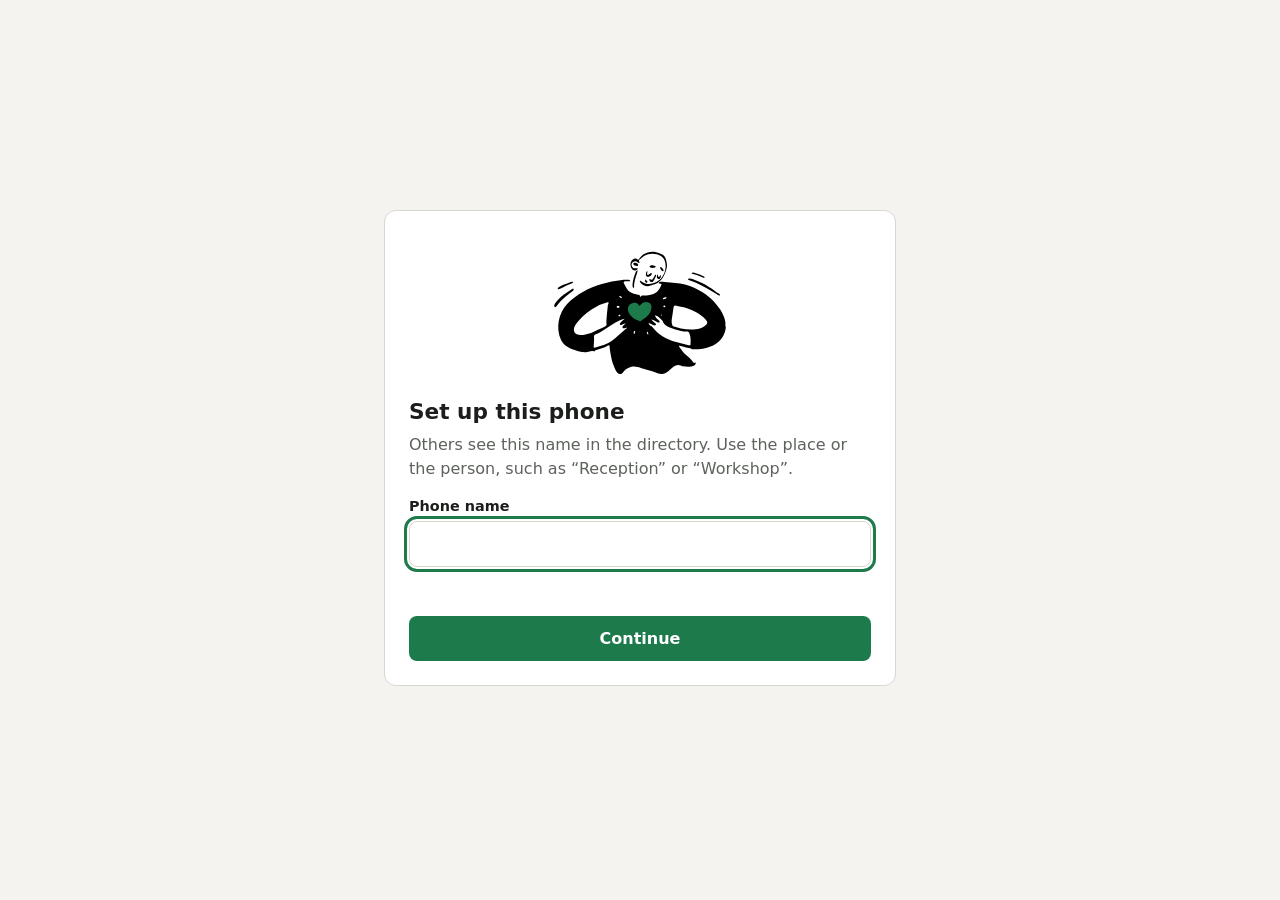
==== web/index.html @ 6f1f4cd2 "LAN Call 2.0: production phone system with administration, supervision and multi-customer hosting Re" ====
<!DOCTYPE html>
<html lang="en">
<head>
  <meta charset="utf-8">
  <meta name="viewport" content="width=device-width, initial-scale=1, viewport-fit=cover">
  <meta name="color-scheme" content="light dark">
  <meta name="theme-color" content="#f4f3ef" media="(prefers-color-scheme: light)">
  <meta name="theme-color" content="#121412" media="(prefers-color-scheme: dark)">
  <meta name="mobile-web-app-capable" content="yes">
  <meta name="apple-mobile-web-app-capable" content="yes">
  <title>LAN Call</title>
  <link rel="manifest" href="manifest.webmanifest">
  <link rel="icon" href="icon.svg" type="image/svg+xml">
  <link rel="apple-touch-icon" href="icon.svg">
  <link rel="stylesheet" href="style.css">
  <script src="app.js" defer></script>
</head>
<body>
  <svg class="sprite" aria-hidden="true" focusable="false">
    <symbol id="i-phone" viewBox="0 0 24 24"><path d="M6.6 3h3l1.5 4.5-2 1.5a12 12 0 0 0 5.9 5.9l1.5-2 4.5 1.5v3a2 2 0 0 1-2.2 2A17 17 0 0 1 4.6 5.200A2 2 0 0 1 6.6 3z"/></symbol>
    <symbol id="i-hangup" viewBox="0 0 24 24"><path d="M3 14.500c0-1 .4-2 1.200-2.600a12.500 12.500 0 0 1 15.600 0c.8.6 1.200 1.600 1.200 2.600v1.200a1 1 0 0 1-1.300 1l-3.200-1a1 1 0 0 1-.7-1v-1.900a9 9 0 0 0-7.600 0v1.900a1 1 0 0 1-.7 1l-3.200 1a1 1 0 0 1-1.300-1z"/></symbol>
    <symbol id="i-mic" viewBox="0 0 24 24"><path d="M12 3a3 3 0 0 0-3 3v6a3 3 0 0 0 6 0V6a3 3 0 0 0-3-3zM6 11v1a6 6 0 0 0 12 0v-1M12 18v3M9 21h6" fill="none" stroke="currentColor" stroke-width="1.800" stroke-linecap="round" stroke-linejoin="round"/></symbol>
    <symbol id="i-mic-off" viewBox="0 0 24 24"><path d="M9 9v3a3 3 0 0 0 4.700 2.500M15 11V6a3 3 0 0 0-5.700-1.300M6 11v1a6 6 0 0 0 9.600 4.800M18 11v1c0 .7-.1 1.400-.4 2M12 18v3M9 21h6M4 4l16 16" fill="none" stroke="currentColor" stroke-width="1.800" stroke-linecap="round" stroke-linejoin="round"/></symbol>
    <symbol id="i-pause" viewBox="0 0 24 24"><path d="M8 5v14M16 5v14" fill="none" stroke="currentColor" stroke-width="2.400" stroke-linecap="round"/></symbol>
    <symbol id="i-gear" viewBox="0 0 24 24"><g fill="none" stroke="currentColor" stroke-width="1.8" stroke-linecap="round" stroke-linejoin="round"><circle cx="12" cy="12" r="3"/><path d="M19.4 15a1.65 1.65 0 0 0 .33 1.82l.06.06a2 2 0 0 1 0 2.83 2 2 0 0 1-2.83 0l-.06-.06a1.65 1.65 0 0 0-1.82-.33 1.65 1.65 0 0 0-1 1.51V21a2 2 0 0 1-2 2 2 2 0 0 1-2-2v-.09A1.65 1.65 0 0 0 9 19.4a1.65 1.65 0 0 0-1.82.33l-.06.06a2 2 0 0 1-2.83 0 2 2 0 0 1 0-2.83l.06-.06a1.65 1.65 0 0 0 .33-1.82 1.65 1.65 0 0 0-1.51-1H3a2 2 0 0 1-2-2 2 2 0 0 1 2-2h.09A1.65 1.65 0 0 0 4.6 9a1.65 1.65 0 0 0-.33-1.82l-.06-.06a2 2 0 0 1 0-2.83 2 2 0 0 1 2.83 0l.06.06a1.65 1.65 0 0 0 1.82.33H9a1.65 1.65 0 0 0 1-1.51V3a2 2 0 0 1 2-2 2 2 0 0 1 2 2v.09a1.65 1.65 0 0 0 1 1.51 1.65 1.65 0 0 0 1.82-.33l.06-.06a2 2 0 0 1 2.83 0 2 2 0 0 1 0 2.83l-.06.06a1.65 1.65 0 0 0-.33 1.82V9a1.65 1.65 0 0 0 1.51 1H21a2 2 0 0 1 2 2 2 2 0 0 1-2 2h-.09a1.65 1.65 0 0 0-1.51 1z"/></g></symbol>
    <symbol id="i-back" viewBox="0 0 24 24"><path d="M9 5H20a1 1 0 0 1 1 1v12a1 1 0 0 1-1 1H9l-6-7zM12 9.500l5 5M17 9.500l-5 5" fill="none" stroke="currentColor" stroke-width="1.800" stroke-linecap="round" stroke-linejoin="round"/></symbol>
    <symbol id="i-in" viewBox="0 0 24 24"><path d="M17 7L7 17M7 9v8h8" fill="none" stroke="currentColor" stroke-width="2" stroke-linecap="round" stroke-linejoin="round"/></symbol>
    <symbol id="i-out" viewBox="0 0 24 24"><path d="M7 17L17 7M9 7h8v8" fill="none" stroke="currentColor" stroke-width="2" stroke-linecap="round" stroke-linejoin="round"/></symbol>
    <symbol id="i-missed" viewBox="0 0 24 24"><path d="M5 7l7 7 7-7M5 7v5M5 7h5" fill="none" stroke="currentColor" stroke-width="2" stroke-linecap="round" stroke-linejoin="round"/></symbol>
    <symbol id="i-transfer" viewBox="0 0 24 24"><path d="M4 8h14M14 4l4 4-4 4M20 16H6M10 12l-4 4 4 4" fill="none" stroke="currentColor" stroke-width="2" stroke-linecap="round" stroke-linejoin="round"/></symbol>
  </svg>

  <!-- First run: name this phone -->
  <section id="view-onboarding" class="view onboarding" hidden>
    <form id="onboarding-form" class="card" autocomplete="off">
      <img class="doodle" src="doodle-loving.svg" alt="" width="208" height="156">
      <h1 id="onboarding-title">Set up this phone</h1>
      <p class="muted">Others see this name in the directory. Use the place or the person, such as “Reception” or “Workshop”.</p>
      <label for="onboarding-name">Phone name</label>
      <input id="onboarding-name" name="name" type="text" maxlength="32" required autocapitalize="words" enterkeyhint="done">
      <div id="onboarding-pin-row" hidden>
        <label for="onboarding-pin">Access code</label>
        <input id="onboarding-pin" name="pin" type="password" inputmode="numeric" maxlength="64" autocomplete="off" aria-describedby="onboarding-error">
      </div>
      <p id="onboarding-error" class="field-error" role="alert"></p>
      <button type="submit" class="btn primary wide">Continue</button>
    </form>
  </section>

  <!-- Everyday view -->
  <div id="view-main" class="view" hidden>
    <header class="bar">
      <div class="identity">
        <span id="conn-dot" class="dot" data-state="connecting" aria-hidden="true"></span>
        <div>
          <div id="my-name" class="my-name">&nbsp;</div>
          <div class="muted small"><span id="conn-text">Connecting…</span><span id="my-ext-wrap" hidden> · Extension <strong id="my-ext" class="num"></strong></span></div>
        </div>
      </div>
      <div class="bar-actions">
        <label class="switch" title="Send callers straight to missed calls">
          <input id="dnd" type="checkbox" role="switch">
          <span class="long">Do not disturb</span><abbr class="short" title="Do not disturb">DND</abbr>
        </label>
        <button id="open-settings" type="button" class="icon-btn" aria-label="Settings">
          <svg aria-hidden="true"><use href="#i-gear"/></svg>
        </button>
      </div>
    </header>

    <div id="banner" class="banner" role="status" hidden>
      <span id="banner-text"></span>
      <button id="banner-action" type="button" class="btn small" hidden></button>
    </div>

    <main>
      <div class="tabs" role="tablist" focusgroup="tablist nomemory" aria-label="Phone">
        <button type="button" role="tab" id="tab-directory" aria-selected="true" focusgroupstart>Directory</button>
        <button type="button" role="tab" id="tab-keypad" aria-selected="false" tabindex="-1">Keypad</button>
        <button type="button" role="tab" id="tab-recents" aria-selected="false" tabindex="-1">Recents <span id="missed-badge" class="badge" hidden></span></button>
        <button type="button" role="tab" id="tab-calls" aria-selected="false" tabindex="-1" hidden>Live <span id="calls-badge" class="badge calm" hidden></span></button>
      </div>

      <section id="panel-directory" role="tabpanel" aria-labelledby="tab-directory">
        <div class="panel-body">
          <label class="visually-hidden" for="search">Search the directory</label>
          <input id="search" type="search" placeholder="Search name or extension" autocomplete="off">
          <ul id="directory" class="list"></ul>
          <div id="directory-empty" class="empty" hidden><img class="doodle" src="doodle-chilling.svg" alt="" width="176" height="132"><p id="directory-empty-text"></p></div>
        </div>
      </section>

      <section id="panel-keypad" role="tabpanel" aria-labelledby="tab-keypad" hidden>
        <form id="dial-form" class="panel-body keypad-panel" autocomplete="off">
          <label class="visually-hidden" for="dial-input">Extension to call</label>
          <input id="dial-input" class="dial-display num" type="text" inputmode="numeric" pattern="[0-9]*" maxlength="6" placeholder="Extension" enterkeyhint="go">
          <p id="dial-match" class="muted dial-match">&nbsp;</p>
          <div class="keys">
            <button type="button" class="key" data-key="1">1</button>
            <button type="button" class="key" data-key="2">2</button>
            <button type="button" class="key" data-key="3">3</button>
            <button type="button" class="key" data-key="4">4</button>
            <button type="button" class="key" data-key="5">5</button>
            <button type="button" class="key" data-key="6">6</button>
            <button type="button" class="key" data-key="7">7</button>
            <button type="button" class="key" data-key="8">8</button>
            <button type="button" class="key" data-key="9">9</button>
            <button type="button" class="key quiet" data-key="back" aria-label="Delete last digit"><svg aria-hidden="true"><use href="#i-back"/></svg></button>
            <button type="button" class="key" data-key="0">0</button>
            <button type="submit" class="key call" aria-label="Call"><svg aria-hidden="true"><use href="#i-phone"/></svg></button>
          </div>
        </form>
      </section>

      <section id="panel-recents" role="tabpanel" aria-labelledby="tab-recents" hidden>
        <div class="panel-body">
          <ul id="recents" class="list"></ul>
          <div id="recents-empty" class="empty"><img class="doodle" src="doodle-coffee.svg" alt="" width="176" height="132"><p>No calls yet.</p></div>
          <button id="clear-recents" type="button" class="btn small quiet-btn" hidden>Clear history</button>
        </div>
      </section>

      <section id="panel-calls" role="tabpanel" aria-labelledby="tab-calls" hidden>
        <div class="panel-body">
          <p class="muted small">Calls in progress. Monitor one to listen, whisper to one person, or join.</p>
          <ul id="live-calls" class="list"></ul>
          <div id="live-calls-empty" class="empty"><img class="doodle" src="doodle-meditating.svg" alt="" width="176" height="132"><p>No calls in progress.</p></div>
        </div>
      </section>
    </main>
  </div>

  <!-- Supervisor: listening to someone else's call -->
  <section id="view-sup" class="view call-view" hidden aria-labelledby="sup-title">
    <div class="call-top">
      <p id="sup-title" class="muted">Monitoring the call between</p>
      <h1 id="sup-names"></h1>
      <p id="sup-status" class="call-status" role="status" aria-live="off"></p>
      <p id="sup-mode" class="sup-mode" role="status" aria-live="polite"></p>
      <p id="sup-nomic" class="muted small" hidden>No microphone: you can listen but not speak.</p>
    </div>
    <div class="call-actions">
      <div class="sup-modes">
        <button id="sup-listen" type="button" class="btn" aria-pressed="true">Listen only</button>
        <button id="sup-whisper-a" type="button" class="btn" aria-pressed="false">Whisper</button>
        <button id="sup-whisper-b" type="button" class="btn" aria-pressed="false">Whisper</button>
        <button id="sup-barge" type="button" class="btn" aria-pressed="false">Barge in</button>
      </div>
      <button id="sup-stop" type="button" class="btn danger-btn">Stop monitoring</button>
    </div>
  </section>

  <!-- Call in progress: a full view, deliberately not dismissable -->
  <section id="view-call" class="view call-view" hidden aria-labelledby="call-name">
    <div class="call-top">
      <div id="call-avatar" class="avatar big" aria-hidden="true"></div>
      <h1 id="call-name"></h1>
      <p id="call-ext" class="muted num"></p>
      <p id="call-status" class="call-status" role="status" aria-live="polite"></p>
      <p id="call-quality" class="muted small" hidden></p>
      <p id="call-sup" class="sup-notice" role="status" aria-live="polite" hidden></p>
    </div>
    <div class="call-actions">
      <div id="call-incoming" class="row" hidden>
        <button id="btn-decline" type="button" class="round danger"><svg aria-hidden="true"><use href="#i-hangup"/></svg><span>Decline</span></button>
        <button id="btn-accept" type="button" class="round accept"><svg aria-hidden="true"><use href="#i-phone"/></svg><span>Answer</span></button>
      </div>
      <div id="call-live" class="row four" hidden>
        <button id="btn-mute" type="button" class="round neutral" aria-pressed="false"><svg aria-hidden="true"><use id="mute-icon" href="#i-mic"/></svg><span>Mute</span></button>
        <button id="btn-hold" type="button" class="round neutral" aria-pressed="false"><svg aria-hidden="true"><use href="#i-pause"/></svg><span>Hold</span></button>
        <button id="btn-transfer" type="button" class="round neutral"><svg aria-hidden="true"><use href="#i-transfer"/></svg><span>Transfer</span></button>
        <button id="btn-hangup" type="button" class="round danger"><svg aria-hidden="true"><use href="#i-hangup"/></svg><span>End</span></button>
      </div>
      <div id="call-done" class="row" hidden>
        <button id="btn-done" type="button" class="btn">Close</button>
      </div>
    </div>
  </section>

  <dialog id="settings" aria-labelledby="settings-title" closedby="any">
    <form id="settings-form" method="dialog" autocomplete="off">
      <h1 id="settings-title">Settings</h1>

      <label for="set-name">Phone name</label>
      <input id="set-name" type="text" maxlength="32" required autofocus>

      <label for="set-ext">Extension</label>
      <input id="set-ext" class="num" type="text" inputmode="numeric" pattern="[1-9][0-9]{1,5}" maxlength="6" required aria-describedby="set-ext-hint settings-error">
      <p id="set-ext-hint" class="muted small">2 to 6 digits. Others dial this number to reach you.</p>

      <label for="set-mic">Microphone</label>
      <select id="set-mic"></select>
      <div class="mic-test">
        <button id="mic-test" type="button" class="btn small">Test microphone</button>
        <meter id="mic-level" min="0" max="1" value="0" aria-label="Microphone level"></meter>
      </div>

      <div id="set-speaker-row">
        <label for="set-speaker">Speaker</label>
        <select id="set-speaker"></select>
      </div>

      <label for="set-volume">Ring volume</label>
      <div class="volume-row">
        <input id="set-volume" type="range" min="0" max="1" step="0.05">
        <button id="ring-test" type="button" class="btn small">Test ring</button>
      </div>

      <label class="check"><input id="set-awake" type="checkbox"> Keep the screen on (for a desk or wall phone)</label>

      <div id="notify-row" class="notify-row">
        <span id="notify-text" class="muted small"></span>
        <button id="notify-enable" type="button" class="btn small" hidden>Turn on notifications</button>
      </div>

      <p id="settings-error" class="field-error" role="alert"></p>
      <div class="dialog-actions">
        <button type="button" id="settings-cancel" class="btn">Cancel</button>
        <button type="submit" id="settings-save" class="btn primary" value="save">Save</button>
      </div>
      <p class="muted small about"><span id="about"></span> · <a href="/setup">Phone setup help</a></p>
    </form>
  </dialog>

  <dialog id="transfer" aria-labelledby="transfer-title" closedby="any">
    <form id="transfer-form" method="dialog" autocomplete="off">
      <h1 id="transfer-title">Transfer this call</h1>
      <p class="muted small">You leave the call and the other person rings the extension you choose.</p>
      <label for="transfer-ext">Extension</label>
      <input id="transfer-ext" class="num" type="text" inputmode="numeric" maxlength="6" list="transfer-list" required autofocus>
      <datalist id="transfer-list"></datalist>
      <div class="dialog-actions">
        <button type="button" id="transfer-cancel" class="btn">Cancel</button>
        <button type="submit" class="btn primary">Transfer</button>
      </div>
    </form>
  </dialog>

  <div id="toasts" class="toasts" role="status" aria-live="polite"></div>
  <audio id="remote-audio" autoplay playsinline></audio>
  <audio id="sup-audio" autoplay playsinline></audio>
  <audio id="sup-audio-a" autoplay playsinline></audio>
  <audio id="sup-audio-b" autoplay playsinline></audio>
</body>
</html>
---- web/style.css ----
/* LAN Call. No external assets: this must work on a network with no internet. */

:root {
  color-scheme: light dark;

  --bg: #f4f3ef;
  --surface: #ffffff;
  --sunken: #eceae4;
  --line: #d9d6cd;
  --ink: #1b1e1b;
  --muted: #5d625c;
  --accent: #1c7a4b;
  --accent-ink: #ffffff;
  --danger: #b93a2b;
  --danger-ink: #ffffff;
  --warn-bg: #fdf0c8;
  --warn-ink: #4d3b00;
  --busy: #b06a00;

  --radius: 12px;
  accent-color: var(--accent);
  font-family: system-ui, -apple-system, "Segoe UI", Roboto, sans-serif;
  line-height: 1.45;
}

/* Top-level media query rather than nesting or light-dark(): older phones on the LAN must get dark mode too. */
@media (prefers-color-scheme: dark) {
  :root {
    --bg: #121412;
    --surface: #1b1e1b;
    --sunken: #232723;
    --line: #343a34;
    --ink: #ecefea;
    --muted: #a3aaa1;
    --accent: #4cc38a;
    --accent-ink: #06200f;
    --danger: #f0705f;
    --danger-ink: #2a0703;
    --warn-bg: #3d3210;
    --warn-ink: #f6e3a1;
    --busy: #e5a23c;
  }
}

* { box-sizing: border-box; }

html, body { height: 100%; }

body {
  margin: 0;
  background: var(--bg);
  color: var(--ink);
  -webkit-tap-highlight-color: transparent;
}

h1 { font-size: 1.35rem; line-height: 1.2; margin: 0; }
p { margin: 0; }
a { color: var(--accent); }

.sprite { position: absolute; width: 0; height: 0; overflow: hidden; }
svg { width: 1.4em; height: 1.4em; fill: currentColor; flex: none; }

.muted { color: var(--muted); }
.small { font-size: .875rem; }
.num { font-variant-numeric: tabular-nums; }
.visually-hidden {
  position: absolute; width: 1px; height: 1px; overflow: hidden;
  clip-path: inset(50%); white-space: nowrap;
}

:focus-visible { outline: 3px solid var(--accent); outline-offset: 2px; }

/* ---------- views ---------- */

.view {
  max-width: 34rem;
  margin: 0 auto;
  min-height: 100%;
  padding: max(.75rem, env(safe-area-inset-top)) max(1rem, env(safe-area-inset-right)) max(1rem, env(safe-area-inset-bottom)) max(1rem, env(safe-area-inset-left));
}
.view[hidden] { display: none; }

/* ---------- controls ---------- */

label { display: block; font-weight: 600; font-size: .9rem; margin: 1rem 0 .3rem; }

input[type="text"], input[type="password"], input[type="search"], select {
  width: 100%;
  font: inherit;
  color: inherit;
  background: var(--surface);
  border: 1px solid var(--line);
  border-radius: 8px;
  padding: .65rem .75rem;
  min-height: 2.75rem;
}

.btn {
  font: inherit;
  font-weight: 600;
  color: var(--ink);
  background: var(--surface);
  border: 1px solid var(--line);
  border-radius: 8px;
  padding: .6rem 1rem;
  min-height: 2.75rem;
  cursor: pointer;
}
.btn:hover { background: var(--sunken); }
.btn.primary { background: var(--accent); color: var(--accent-ink); border-color: transparent; }
.btn.primary:hover { filter: brightness(1.08); }
.btn.small { min-height: 2.25rem; padding: .35rem .75rem; font-size: .875rem; }
.btn.wide { width: 100%; margin-top: 1.25rem; }
.btn:disabled { opacity: .55; cursor: default; }
.quiet-btn { margin-top: 1rem; }

.icon-btn {
  display: grid; place-items: center;
  width: 2.75rem; height: 2.75rem;
  color: var(--ink);
  background: none; border: 0; border-radius: 50%;
  cursor: pointer;
}
.icon-btn:hover { background: var(--sunken); }

.field-error { color: var(--danger); font-size: .9rem; min-height: 1.3rem; margin-top: .5rem; }

/* ---------- onboarding ---------- */

.onboarding { display: grid; align-content: center; }
.onboarding[hidden] { display: none; }
.card {
  background: var(--surface);
  border: 1px solid var(--line);
  border-radius: var(--radius);
  padding: 1.5rem;
}
.card img { display: block; margin-bottom: 1rem; }
.card h1 { margin-bottom: .5rem; }

/* ---------- header ---------- */

.bar {
  display: flex; align-items: center; justify-content: space-between; gap: .75rem;
  padding: .25rem 0 .75rem;
}
.identity { display: flex; align-items: center; gap: .75rem; min-width: 0; }
.my-name { font-weight: 700; font-size: 1.1rem; overflow: hidden; text-overflow: ellipsis; white-space: nowrap; }
.bar-actions { display: flex; align-items: center; gap: .25rem; flex: none; }

.dot { width: .7rem; height: .7rem; border-radius: 50%; background: var(--muted); flex: none; }
.dot[data-state="online"] { background: var(--accent); }
.dot[data-state="dnd"], .dot[data-state="busy"] { background: var(--busy); }
.dot[data-state="offline"] { background: none; border: 2px solid var(--muted); }
.dot[data-state="error"] { background: var(--danger); }

.switch { display: flex; align-items: center; gap: .4rem; margin: 0; font-weight: 500; font-size: .875rem; cursor: pointer; }
.switch input { width: 1.15rem; height: 1.15rem; margin: 0; }
.switch .short { display: none; }

.banner {
  display: flex; align-items: center; justify-content: space-between; gap: .75rem;
  background: var(--warn-bg); color: var(--warn-ink);
  border-radius: 8px; padding: .6rem .75rem; margin-bottom: .75rem;
  font-size: .9rem;
}
.banner[hidden] { display: none; }

/* ---------- tabs ---------- */

.tabs { display: flex; border-bottom: 1px solid var(--line); }
[role="tab"] {
  position: relative;
  flex: 1;
  font: inherit; font-weight: 600;
  color: var(--muted);
  background: none; border: 0;
  padding: .8rem .5rem;
  cursor: pointer;
}
[role="tab"][aria-selected="true"] { color: var(--ink); }
[role="tab"][aria-selected="true"]::after {
  content: ""; position: absolute; inset: auto 0 -1px;
  border-block-end: 3px solid var(--accent);
}
.badge {
  display: inline-block; min-width: 1.3rem; padding: 0 .35rem;
  border-radius: 1rem; background: var(--danger); color: var(--danger-ink);
  font-size: .75rem; line-height: 1.3rem; text-align: center;
}
.badge[hidden] { display: none; }

.panel-body { padding-top: 1rem; }

/* ---------- lists ---------- */

.list { list-style: none; margin: .75rem 0 0; padding: 0; }
.list li {
  display: flex; align-items: center; gap: .75rem;
  padding: .6rem 0;
  border-bottom: 1px solid var(--line);
}
.list li:last-child { border-bottom: 0; }
.who { flex: 1; min-width: 0; }
.who .name { font-weight: 600; overflow: hidden; text-overflow: ellipsis; white-space: nowrap; }
.who .meta { display: flex; align-items: center; gap: .4rem; color: var(--muted); font-size: .875rem; }
.who .meta .dot { width: .55rem; height: .55rem; }
.offline .name, .offline .avatar { opacity: .6; }
.missed .name { color: var(--danger); }
.when { color: var(--muted); font-size: .8rem; text-align: right; flex: none; }
.dir-icon { color: var(--muted); }
.missed .dir-icon { color: var(--danger); }

.avatar {
  display: grid; place-items: center; flex: none;
  width: 2.5rem; height: 2.5rem; border-radius: 50%;
  background: var(--sunken); color: var(--ink);
  font-weight: 700; font-size: .95rem;
}
.avatar.big { width: 6rem; height: 6rem; font-size: 2rem; margin: 0 auto 1rem; }

.call-btn {
  display: grid; place-items: center;
  width: 2.75rem; height: 2.75rem; flex: none;
  border: 0; border-radius: 50%;
  background: var(--accent); color: var(--accent-ink);
  cursor: pointer;
}
.call-btn:hover { filter: brightness(1.08); }

.empty { color: var(--muted); text-align: center; padding: 2.5rem 1rem; }
.empty[hidden] { display: none; }

/* ---------- keypad ---------- */

.keypad-panel { max-width: 19rem; margin: 0 auto; }
.dial-display {
  text-align: center; font-size: 2rem !important; letter-spacing: .08em;
  border: 0 !important; border-bottom: 2px solid var(--line) !important;
  border-radius: 0 !important; background: none !important;
}
.dial-match { text-align: center; min-height: 1.5rem; margin-top: .4rem; }
.keys { display: grid; grid-template-columns: repeat(3, 1fr); gap: .75rem; margin-top: 1rem; justify-items: center; }
.key {
  display: grid; place-items: center;
  width: 4.5rem; height: 4.5rem;
  font: inherit; font-size: 1.6rem; font-variant-numeric: tabular-nums;
  color: var(--ink);
  background: var(--surface);
  border: 1px solid var(--line); border-radius: 50%;
  cursor: pointer;
  touch-action: manipulation;
}
.key:active { background: var(--sunken); }
.key.quiet { background: none; border-color: transparent; color: var(--muted); }
.key.call { background: var(--accent); color: var(--accent-ink); border-color: transparent; }

/* ---------- call view ---------- */

.call-view { display: flex; flex-direction: column; justify-content: space-between; text-align: center; min-height: 100dvh; }
.call-view[hidden] { display: none; }
.call-top { padding-top: 14vh; }
.call-top h1 { font-size: 1.8rem; overflow-wrap: anywhere; }
.call-status { margin-top: 1rem; font-size: 1.15rem; font-variant-numeric: tabular-nums; min-height: 1.7rem; }
.call-actions { padding-bottom: 10vh; }
.row { display: flex; justify-content: center; gap: 2.25rem; }
.row[hidden] { display: none; }

.round {
  display: grid; justify-items: center; gap: .5rem;
  font: inherit; font-size: .875rem; color: var(--ink);
  background: none; border: 0; padding: 0; cursor: pointer;
  touch-action: manipulation;
}
.round svg {
  box-sizing: content-box;
  width: 1.8rem; height: 1.8rem; padding: 1.2rem;
  border-radius: 50%;
  background: var(--sunken); color: var(--ink);
  border: 1px solid var(--line);
}
.round.accept svg { background: var(--accent); color: var(--accent-ink); border-color: transparent; }
.round.danger svg { background: var(--danger); color: var(--danger-ink); border-color: transparent; }
.round[aria-pressed="true"] svg { background: var(--ink); color: var(--bg); }
.round:disabled { opacity: .5; cursor: default; }
.round:focus-visible { outline: none; }
.round:focus-visible svg { outline: 3px solid var(--accent); outline-offset: 3px; }

@keyframes ring {
  0%, 100% { outline-width: 0; outline-offset: 0; }
  60% { outline-width: 2px; outline-offset: 1.2rem; }
}
@media (prefers-reduced-motion: no-preference) {
  .call-view[data-phase="incoming"] .avatar { outline: 0 solid var(--accent); animation: ring 1.6s ease-in-out infinite; }
}

/* ---------- settings dialog ---------- */

dialog {
  width: min(28rem, calc(100vw - 2rem));
  max-height: calc(100dvh - 2rem);
  color: var(--ink);
  background: var(--surface);
  border: 1px solid var(--line);
  border-radius: var(--radius);
  padding: 1.5rem;
}
dialog:modal { overscroll-behavior: contain; }
dialog::backdrop { background: rgb(0 0 0 / .45); overflow: hidden; overscroll-behavior: contain; }
.dialog-actions { display: flex; justify-content: flex-end; gap: .5rem; margin-top: .75rem; }
.mic-test, .volume-row, .notify-row { display: flex; align-items: center; gap: .75rem; margin-top: .5rem; }
.mic-test meter, .volume-row input { flex: 1; min-width: 0; }
.notify-row { justify-content: space-between; margin-top: 1rem; }
.check { display: flex; align-items: center; gap: .5rem; font-weight: 500; }
.check input { width: 1.1rem; height: 1.1rem; margin: 0; }
.about { margin-top: 1rem; }
#set-speaker-row[hidden] { display: none; }

/* ---------- toasts ---------- */

.toasts {
  position: fixed; inset: auto 0 max(1rem, env(safe-area-inset-bottom)) 0;
  display: grid; justify-items: center; gap: .5rem;
  padding: 0 1rem; pointer-events: none; z-index: 10;
}
.toast {
  max-width: 30rem;
  background: var(--ink); color: var(--bg);
  border-radius: 8px; padding: .65rem 1rem; font-size: .925rem;
  pointer-events: auto;
}

@media (max-width: 26rem) {
  .switch .long { display: none; }
  .switch .short { display: inline; }
  .row { gap: 1.5rem; }
}

.switch abbr { text-decoration: none; }

/* ---------- transfer and supervision ---------- */

.row.four { gap: 1rem; flex-wrap: wrap; }
.row.four .round svg { padding: 1rem; }
.badge.calm { background: var(--accent); color: var(--accent-ink); }
[role="tab"][hidden] { display: none; }

.sup-notice {
  display: inline-block; margin-top: 1rem; padding: .4rem .8rem;
  border-radius: 8px; background: var(--warn-bg); color: var(--warn-ink); font-size: .9rem;
}
.sup-notice[hidden] { display: none; }
.sup-mode { margin-top: .75rem; font-weight: 600; }
.sup-modes { display: grid; grid-template-columns: 1fr 1fr; gap: .6rem; max-width: 26rem; margin: 0 auto 1rem; }
.sup-modes .btn { overflow-wrap: anywhere; line-height: 1.25; }
.btn[aria-pressed="true"], .btn[aria-pressed="true"]:hover { background: var(--ink); color: var(--bg); border-color: transparent; }
.danger-btn { background: var(--danger); color: var(--danger-ink); border-color: transparent; }
.danger-btn:hover { background: var(--danger); filter: brightness(1.08); }
#view-sup h1 { font-size: 1.4rem; margin-top: .4rem; }

/* ---------- illustrations ----------
   Open Doodles by Pablo Stanley (CC0). Black ink, so flipped to light ink in dark mode. */

.doodle { display: block; max-width: 100%; height: auto; margin: 0 auto; }
.empty .doodle { width: 11rem; margin-bottom: .5rem; }
.card .doodle { width: 13rem; margin-bottom: .5rem; }
@media (prefers-color-scheme: dark) {
  .doodle { filter: invert(1) hue-rotate(180deg); }
}
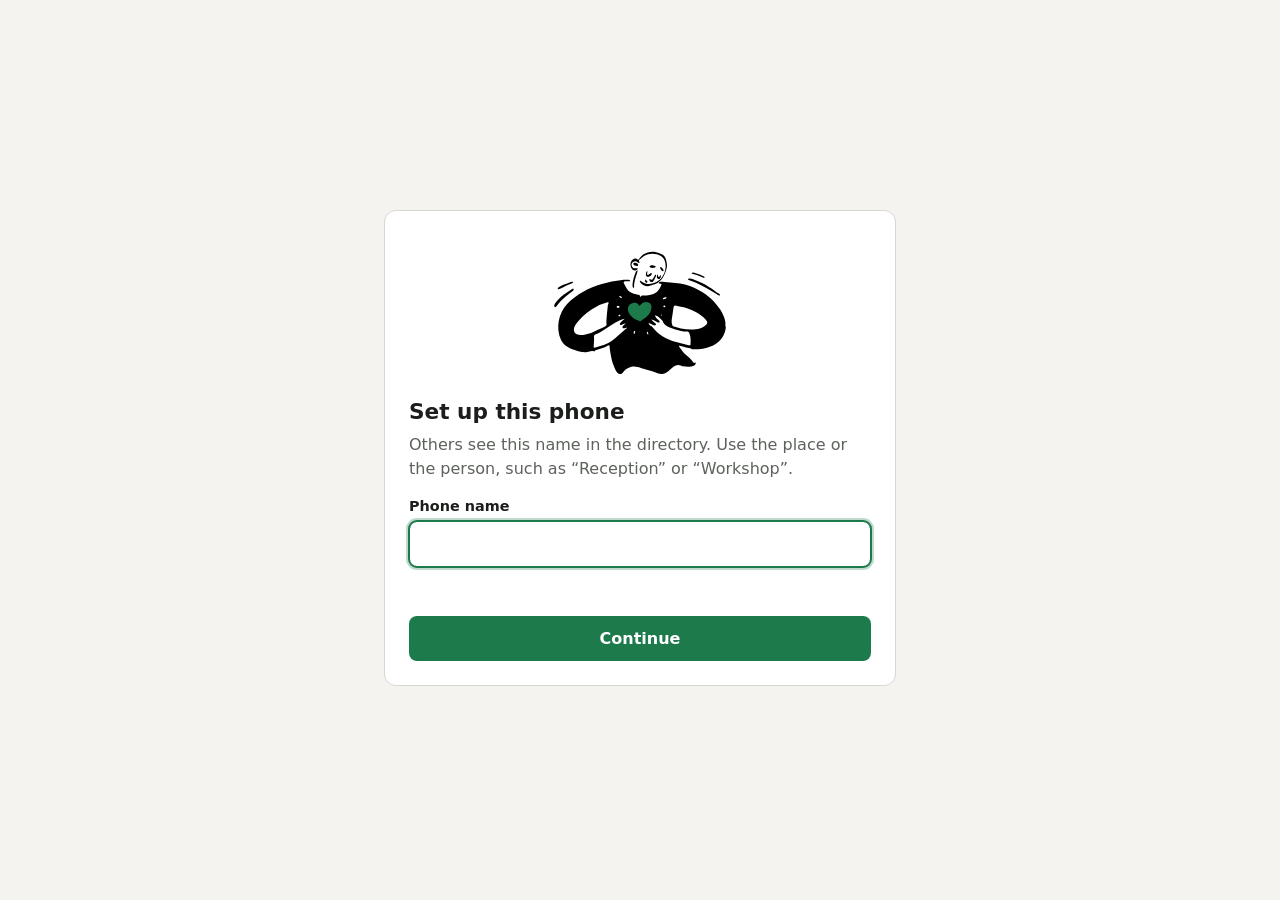
==== commit 159aa818: "Draw every form control in the app's own style Checkboxes, switches, dropdowns (including the opened" ====
--- a/web/index.html
+++ b/web/index.html
@@ -13,6 +13,7 @@
   <link rel="icon" href="icon.svg" type="image/svg+xml">
   <link rel="apple-touch-icon" href="icon.svg">
   <link rel="stylesheet" href="style.css">
+  <link rel="stylesheet" href="controls.css">
   <script src="app.js" defer></script>
 </head>
 <body>
@@ -32,7 +33,7 @@
 
   <!-- First run: name this phone -->
   <section id="view-onboarding" class="view onboarding" hidden>
-    <form id="onboarding-form" class="card" autocomplete="off">
+    <form id="onboarding-form" class="card" autocomplete="off" novalidate>
       <img class="doodle" src="doodle-loving.svg" alt="" width="208" height="156">
       <h1 id="onboarding-title">Set up this phone</h1>
       <p class="muted">Others see this name in the directory. Use the place or the person, such as “Reception” or “Workshop”.</p>
@@ -58,7 +59,7 @@
         </div>
       </div>
       <div class="bar-actions">
-        <label class="switch" title="Send callers straight to missed calls">
+        <label class="switch">
           <input id="dnd" type="checkbox" role="switch">
           <span class="long">Do not disturb</span><abbr class="short" title="Do not disturb">DND</abbr>
         </label>
@@ -84,7 +85,7 @@
       <section id="panel-directory" role="tabpanel" aria-labelledby="tab-directory">
         <div class="panel-body">
           <label class="visually-hidden" for="search">Search the directory</label>
-          <input id="search" type="search" placeholder="Search name or extension" autocomplete="off">
+          <div class="search-field"><input id="search" type="search" placeholder="Search name or extension" autocomplete="off"></div>
           <ul id="directory" class="list"></ul>
           <div id="directory-empty" class="empty" hidden><img class="doodle" src="doodle-chilling.svg" alt="" width="176" height="132"><p id="directory-empty-text"></p></div>
         </div>
@@ -178,21 +179,21 @@
   </section>
 
   <dialog id="settings" aria-labelledby="settings-title" closedby="any">
-    <form id="settings-form" method="dialog" autocomplete="off">
+    <form id="settings-form" method="dialog" autocomplete="off" novalidate>
       <h1 id="settings-title">Settings</h1>
 
       <label for="set-name">Phone name</label>
       <input id="set-name" type="text" maxlength="32" required autofocus>
 
       <label for="set-ext">Extension</label>
-      <input id="set-ext" class="num" type="text" inputmode="numeric" pattern="[1-9][0-9]{1,5}" maxlength="6" required aria-describedby="set-ext-hint settings-error">
+      <input id="set-ext" class="num" type="text" inputmode="numeric" pattern="[1-9][0-9]{1,5}" maxlength="6" required data-hint="use 2 to 6 digits, not starting with 0." aria-describedby="set-ext-hint settings-error">
       <p id="set-ext-hint" class="muted small">2 to 6 digits. Others dial this number to reach you.</p>
 
       <label for="set-mic">Microphone</label>
       <select id="set-mic"></select>
       <div class="mic-test">
         <button id="mic-test" type="button" class="btn small">Test microphone</button>
-        <meter id="mic-level" min="0" max="1" value="0" aria-label="Microphone level"></meter>
+        <div id="mic-level" class="level" role="meter" aria-label="Microphone level" aria-valuemin="0" aria-valuemax="100" aria-valuenow="0"><span></span></div>
       </div>
 
       <div id="set-speaker-row">
@@ -206,7 +207,7 @@
         <button id="ring-test" type="button" class="btn small">Test ring</button>
       </div>
 
-      <label class="check"><input id="set-awake" type="checkbox"> Keep the screen on (for a desk or wall phone)</label>
+      <label class="check"><input id="set-awake" type="checkbox" role="switch"> Keep the screen on (for a desk or wall phone)</label>
 
       <div id="notify-row" class="notify-row">
         <span id="notify-text" class="muted small"></span>
@@ -223,12 +224,13 @@
   </dialog>
 
   <dialog id="transfer" aria-labelledby="transfer-title" closedby="any">
-    <form id="transfer-form" method="dialog" autocomplete="off">
+    <form id="transfer-form" method="dialog" autocomplete="off" novalidate>
       <h1 id="transfer-title">Transfer this call</h1>
       <p class="muted small">You leave the call and the other person rings the extension you choose.</p>
       <label for="transfer-ext">Extension</label>
-      <input id="transfer-ext" class="num" type="text" inputmode="numeric" maxlength="6" list="transfer-list" required autofocus>
-      <datalist id="transfer-list"></datalist>
+      <input id="transfer-ext" class="num" type="text" inputmode="numeric" maxlength="6" required autofocus aria-describedby="transfer-error">
+      <ul id="transfer-list" class="list pick" aria-label="Available phones"></ul>
+      <p id="transfer-error" class="field-error" role="alert"></p>
       <div class="dialog-actions">
         <button type="button" id="transfer-cancel" class="btn">Cancel</button>
         <button type="submit" class="btn primary">Transfer</button>
--- a/web/controls.css
+++ b/web/controls.css
@@ -0,0 +1,210 @@
+/*
+ * Controls drawn by this stylesheet instead of the browser.
+ *
+ * The elements stay real <input> and <select>, so keyboard, screen reader and
+ * form behaviour are untouched; only the look is ours. Icons are masks, so
+ * they take the theme's colours in light and dark.
+ */
+
+:root {
+  --icon-check: url("data:image/svg+xml;utf8,<svg xmlns='http://www.w3.org/2000/svg' viewBox='0 0 24 24' fill='none' stroke='black' stroke-width='3.5' stroke-linecap='round' stroke-linejoin='round'><polyline points='20 6 9 17 4 12'/></svg>");
+  --icon-chevron: url("data:image/svg+xml;utf8,<svg xmlns='http://www.w3.org/2000/svg' viewBox='0 0 24 24' fill='none' stroke='black' stroke-width='2.5' stroke-linecap='round' stroke-linejoin='round'><polyline points='6 9 12 15 18 9'/></svg>");
+  --icon-search: url("data:image/svg+xml;utf8,<svg xmlns='http://www.w3.org/2000/svg' viewBox='0 0 24 24' fill='none' stroke='black' stroke-width='2.2' stroke-linecap='round'><circle cx='11' cy='11' r='7'/><line x1='16.5' y1='16.5' x2='21' y2='21'/></svg>");
+  --ring: 0 0 0 3px rgb(28 122 75 / .28);
+  caret-color: var(--accent);
+  scrollbar-color: var(--muted) transparent;
+}
+@media (prefers-color-scheme: dark) {
+  :root { --ring: 0 0 0 3px rgb(76 195 138 / .3); }
+}
+
+::selection { background: var(--accent); color: var(--accent-ink); }
+::placeholder { color: var(--muted); opacity: .85; }
+
+/* ---------- text fields ---------- */
+
+input[type="text"], input[type="password"], input[type="search"], select {
+  transition: border-color .15s, box-shadow .15s;
+}
+input[type="text"]:hover, input[type="password"]:hover, input[type="search"]:hover, select:hover { border-color: var(--muted); }
+input[type="text"]:focus-visible, input[type="password"]:focus-visible, input[type="search"]:focus-visible, select:focus-visible {
+  outline: 2px solid var(--accent); outline-offset: -1px; box-shadow: var(--ring);
+}
+.dial-display:focus-visible { outline: none !important; box-shadow: none !important; border-bottom-color: var(--accent) !important; }
+[aria-invalid="true"] { border-color: var(--danger) !important; }
+[aria-invalid="true"]:focus-visible { outline-color: var(--danger) !important; box-shadow: 0 0 0 3px rgb(185 58 43 / .25) !important; }
+
+/* Saved-password fill: keep our colours instead of the browser's yellow or blue. */
+input:-webkit-autofill, input:-webkit-autofill:focus {
+  -webkit-text-fill-color: var(--ink);
+  box-shadow: 0 0 0 100px var(--surface) inset;
+  caret-color: var(--ink);
+}
+
+/* Search: our own magnifier, and no browser "x" button. */
+input[type="search"] { appearance: none; -webkit-appearance: none; padding-inline-start: 2.6rem; }
+input[type="search"]::-webkit-search-cancel-button, input[type="search"]::-webkit-search-decoration { -webkit-appearance: none; display: none; }
+.search-field { position: relative; }
+.search-field::before {
+  content: ""; position: absolute; inset-block: 0; inset-inline-start: .85rem; inline-size: 1.15rem;
+  background: var(--muted);
+  -webkit-mask: var(--icon-search) no-repeat center / contain; mask: var(--icon-search) no-repeat center / contain;
+  pointer-events: none;
+}
+
+/* ---------- checkbox ---------- */
+
+input[type="checkbox"] {
+  appearance: none; -webkit-appearance: none;
+  display: inline-grid; place-content: center; flex: none;
+  inline-size: 1.3rem; block-size: 1.3rem; margin: 0;
+  background: var(--surface);
+  border: 2px solid var(--muted); border-radius: 6px;
+  cursor: pointer;
+  transition: background-color .15s, border-color .15s;
+}
+input[type="checkbox"]::before {
+  content: ""; inline-size: .85rem; block-size: .85rem;
+  background: var(--accent-ink);
+  -webkit-mask: var(--icon-check) no-repeat center / contain; mask: var(--icon-check) no-repeat center / contain;
+  scale: 0; transition: scale .15s ease;
+}
+input[type="checkbox"]:hover { border-color: var(--accent); }
+input[type="checkbox"]:checked { background: var(--accent); border-color: var(--accent); }
+input[type="checkbox"]:checked::before { scale: 1; }
+input[type="checkbox"]:focus-visible { outline: 3px solid var(--accent); outline-offset: 2px; }
+input[type="checkbox"]:disabled { opacity: .5; cursor: not-allowed; }
+.check { min-block-size: 2.75rem; gap: .65rem; cursor: pointer; }
+
+/* ---------- switch (a checkbox with role="switch") ---------- */
+
+input[type="checkbox"][role="switch"] {
+  inline-size: 2.6rem; block-size: 1.5rem;
+  place-content: center start;
+  padding: 0 .17rem;
+  background: var(--line); border: 0; border-radius: 1rem;
+}
+input[type="checkbox"][role="switch"]::before {
+  inline-size: 1.16rem; block-size: 1.16rem;
+  background: #fff; border-radius: 50%;
+  -webkit-mask: none; mask: none;
+  scale: 1; box-shadow: 0 1px 3px rgb(0 0 0 / .35);
+  transition: translate .18s ease;
+}
+input[type="checkbox"][role="switch"]:hover { background: var(--muted); }
+input[type="checkbox"][role="switch"]:checked, input[type="checkbox"][role="switch"]:checked:hover { background: var(--accent); }
+input[type="checkbox"][role="switch"]:checked::before { translate: 1.1rem 0; }
+.switch { min-block-size: 2.75rem; gap: .55rem; }
+
+/* ---------- dropdown ---------- */
+
+/* Everywhere: our own arrow on the closed box. */
+select {
+  appearance: none; -webkit-appearance: none;
+  padding-inline-end: 2.5rem;
+  background-image: url("data:image/svg+xml;utf8,<svg xmlns='http://www.w3.org/2000/svg' viewBox='0 0 24 24' fill='none' stroke='%23808680' stroke-width='2.5' stroke-linecap='round' stroke-linejoin='round'><polyline points='6 9 12 15 18 9'/></svg>");
+  background-repeat: no-repeat; background-position: right .85rem center; background-size: 1.1rem 1.1rem;
+  cursor: pointer;
+}
+/* Where the browser lets a page draw the opened list as well, draw that too. */
+@supports (appearance: base-select) {
+  select, select::picker(select) { appearance: base-select; }
+  select { background-image: none; padding-inline-end: .75rem; display: flex; align-items: center; justify-content: space-between; gap: .5rem; }
+  select::picker-icon {
+    content: ""; inline-size: 1.1rem; block-size: 1.1rem; flex: none;
+    background: var(--muted); mask: var(--icon-chevron) no-repeat center / contain;
+    transition: rotate .15s;
+  }
+  select:open::picker-icon { rotate: 180deg; }
+  select::picker(select) {
+    margin-block: .3rem; padding: .3rem;
+    color: var(--ink); background: var(--surface);
+    border: 1px solid var(--line); border-radius: 10px;
+    box-shadow: 0 8px 28px rgb(0 0 0 / .22);
+  }
+  select option {
+    display: flex; align-items: center; gap: .5rem;
+    min-block-size: 2.5rem; padding: .4rem .65rem;
+    border-radius: 7px; cursor: pointer;
+  }
+  select option:hover, select option:focus-visible { background: var(--sunken); outline: none; }
+  select option:checked { font-weight: 600; }
+  select option::checkmark {
+    content: ""; inline-size: 1rem; block-size: 1rem; flex: none; order: 1; margin-inline-start: auto;
+    background: var(--accent); mask: var(--icon-check) no-repeat center / contain;
+  }
+}
+
+/* ---------- slider ---------- */
+
+input[type="range"] {
+  appearance: none; -webkit-appearance: none;
+  --fill: 60%;
+  block-size: 1.75rem; margin: 0; background: none; cursor: pointer;
+}
+input[type="range"]::-webkit-slider-runnable-track {
+  block-size: .4rem; border-radius: 1rem;
+  background: linear-gradient(to right, var(--accent) var(--fill), var(--line) var(--fill));
+}
+input[type="range"]::-moz-range-track { block-size: .4rem; border-radius: 1rem; background: var(--line); }
+input[type="range"]::-moz-range-progress { block-size: .4rem; border-radius: 1rem; background: var(--accent); }
+input[type="range"]::-webkit-slider-thumb {
+  -webkit-appearance: none;
+  inline-size: 1.35rem; block-size: 1.35rem; margin-block-start: -.475rem;
+  background: var(--surface); border: 2px solid var(--accent); border-radius: 50%;
+  box-shadow: 0 1px 3px rgb(0 0 0 / .3);
+}
+input[type="range"]::-moz-range-thumb {
+  inline-size: 1.1rem; block-size: 1.1rem;
+  background: var(--surface); border: 2px solid var(--accent); border-radius: 50%;
+  box-shadow: 0 1px 3px rgb(0 0 0 / .3);
+}
+input[type="range"]:focus-visible { outline: none; }
+input[type="range"]:focus-visible::-webkit-slider-thumb { box-shadow: var(--ring); }
+input[type="range"]:focus-visible::-moz-range-thumb { box-shadow: var(--ring); }
+
+/* ---------- level meter ---------- */
+
+.level { flex: 1; min-width: 0; block-size: .6rem; background: var(--line); border-radius: 1rem; overflow: hidden; }
+.level span { display: block; block-size: 100%; background: var(--accent); border-radius: 1rem; transform-origin: left; transform: scaleX(0); }
+
+/* ---------- pick list (transfer) ---------- */
+
+.pick { max-block-size: 14rem; overflow: auto; margin-top: .5rem; }
+.pick[hidden] { display: none; }
+.pick li { padding: 0; border: 0; }
+.pick-btn {
+  display: flex; align-items: center; gap: .75rem; inline-size: 100%;
+  font: inherit; color: inherit; text-align: start;
+  background: none; border: 0; border-radius: 8px; padding: .45rem .5rem; cursor: pointer;
+}
+.pick-btn:hover { background: var(--sunken); }
+.pick-btn .who { display: grid; }
+
+/* ---------- buttons, dialogs, toasts ---------- */
+
+.btn, .call-btn, .key, .icon-btn, .round svg { transition: background-color .15s, filter .15s, scale .1s; }
+.btn:active:not(:disabled), .call-btn:active, .key:active, .icon-btn:active { scale: .96; }
+.round:active:not(:disabled) svg { scale: .94; }
+.btn:focus-visible { outline: 2px solid var(--accent); outline-offset: 2px; box-shadow: var(--ring); }
+
+dialog { box-shadow: 0 16px 48px rgb(0 0 0 / .3); }
+@media (prefers-reduced-motion: no-preference) {
+  dialog[open] { opacity: 1; translate: 0 0; transition: opacity .18s ease, translate .18s ease; }
+  dialog[open]::backdrop { opacity: 1; transition: opacity .18s ease; }
+  .toast { animation: toast-in .2s ease; }
+}
+@starting-style {
+  dialog[open] { opacity: 0; translate: 0 .75rem; }
+  dialog[open]::backdrop { opacity: 0; }
+}
+@keyframes toast-in { from { opacity: 0; translate: 0 .5rem; } }
+
+@media (prefers-reduced-motion: reduce) {
+  *, *::before, *::after { transition-duration: 0s !important; animation-duration: 0s !important; }
+}
+@media (forced-colors: active) {
+  input[type="checkbox"]::before { background: CanvasText; }
+  input[type="checkbox"]:checked { background: Highlight; }
+  input[type="checkbox"][role="switch"]::before { background: ButtonText; }
+}
